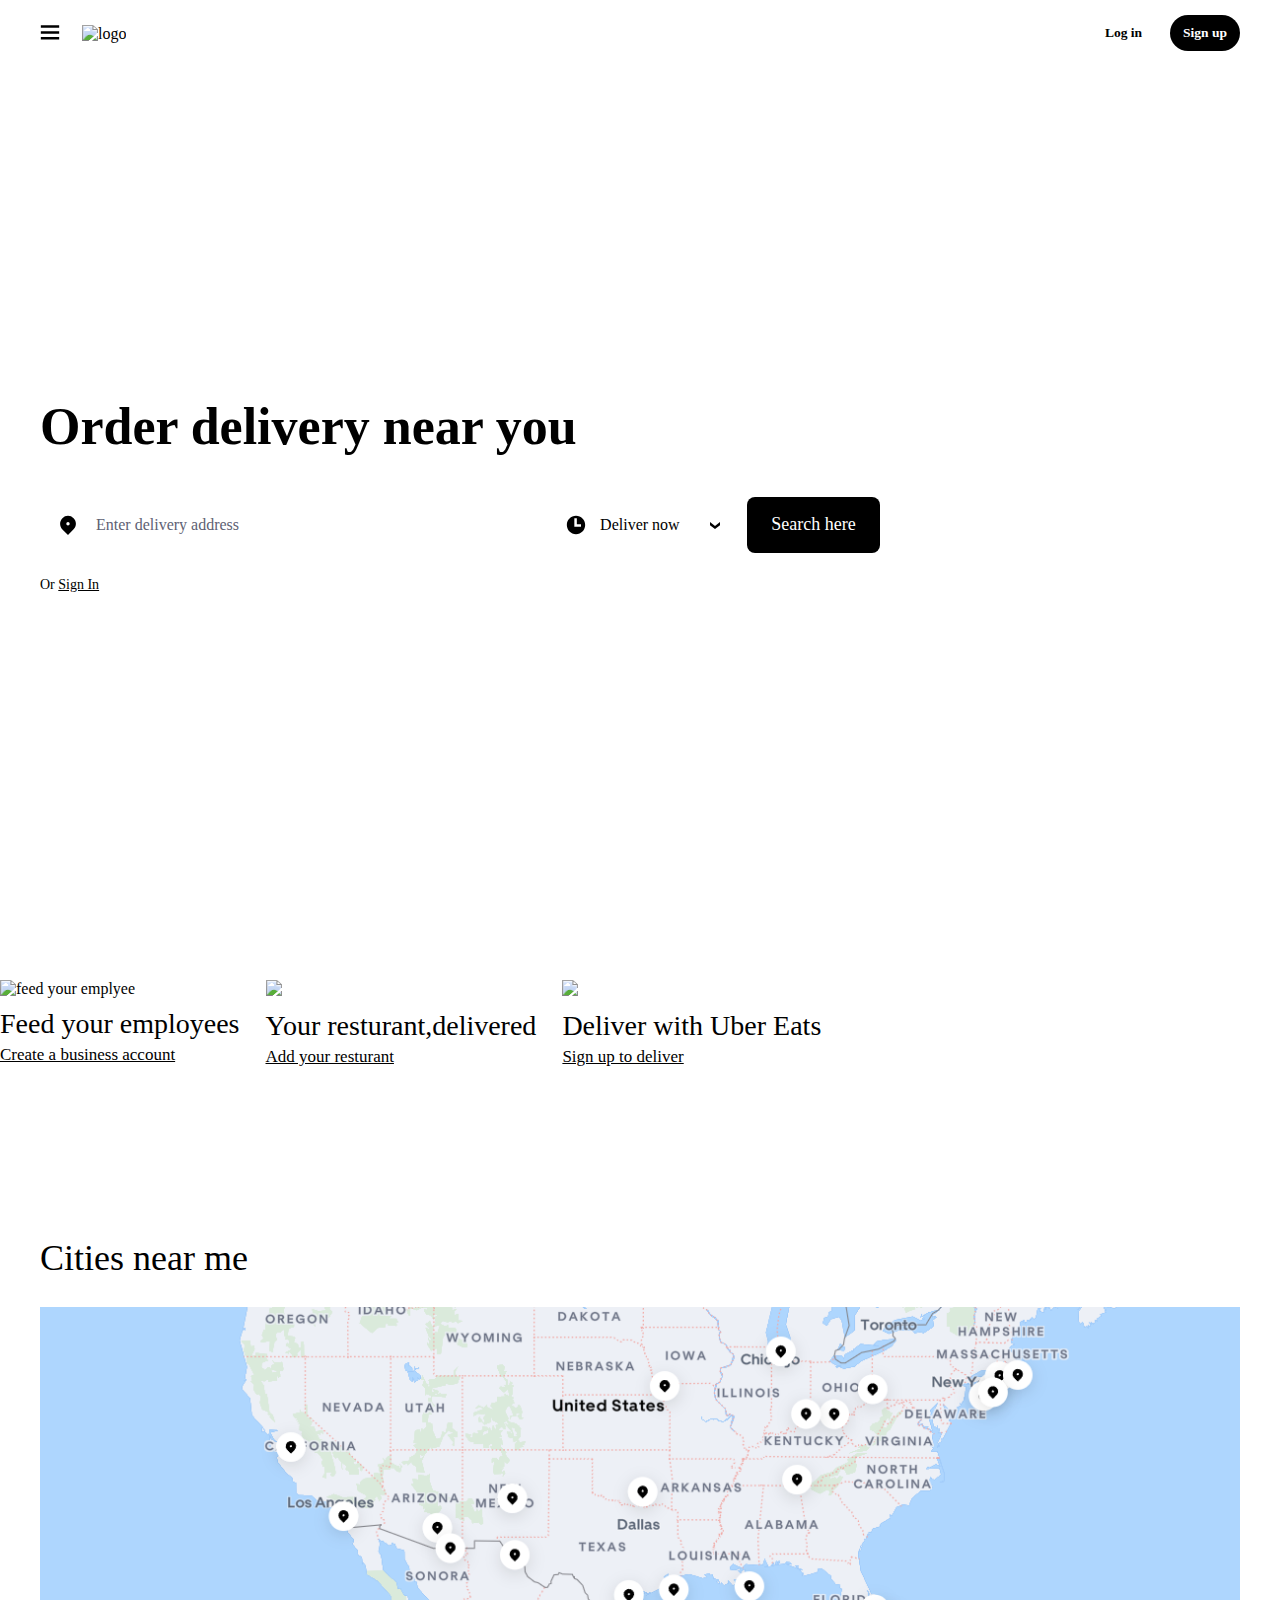
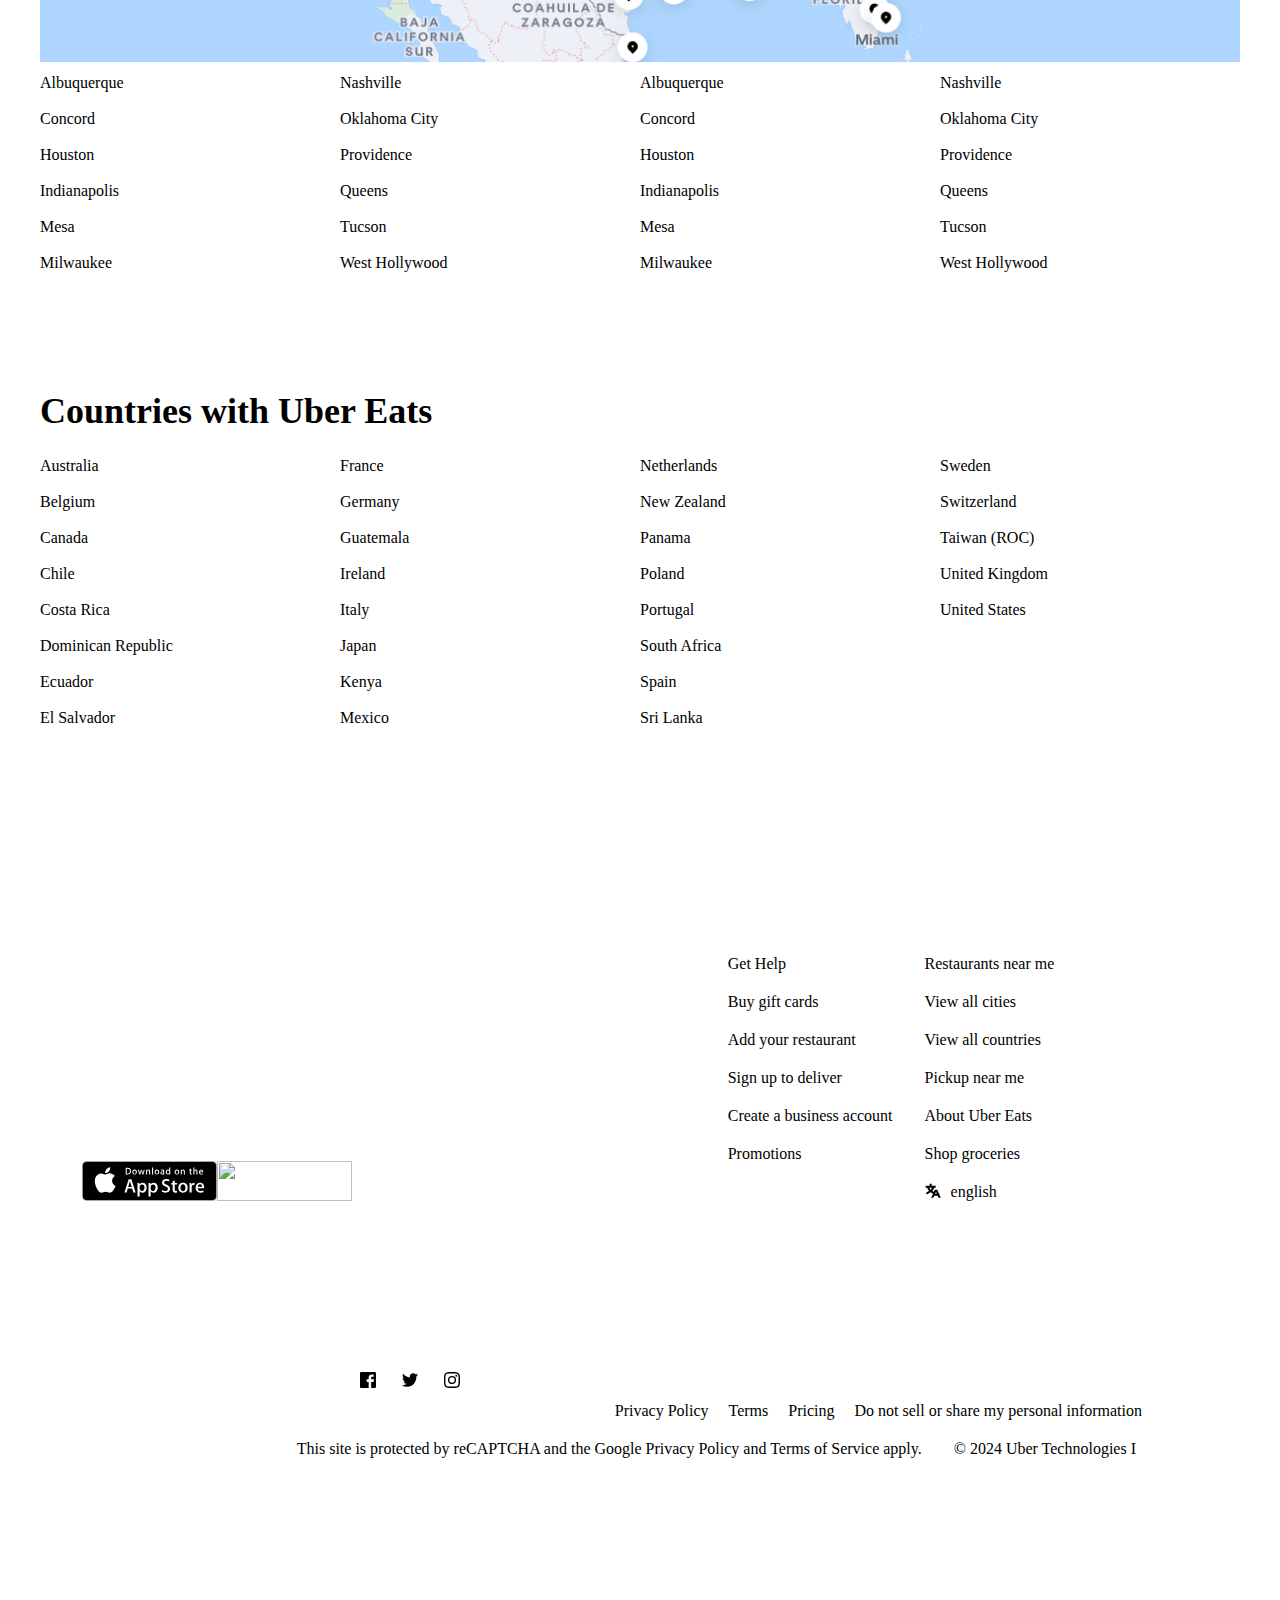
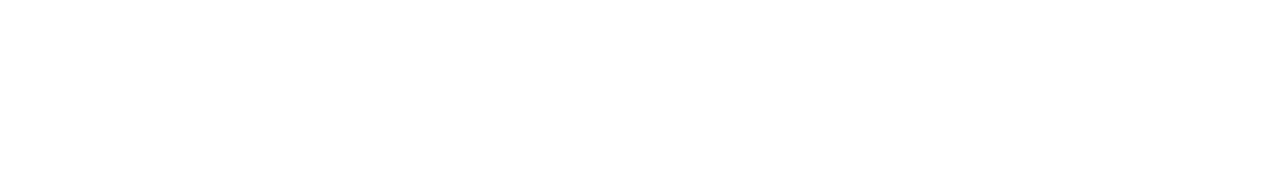
==== index.html @ 31a57ea9 "haha" ====
<!DOCTYPE html>
<html lang="en">
  <head>
    <meta charset="UTF-8" />
    <meta name="viewport" content="width=device-width, initial-scale=1.0" />
    <title>Uber Eats Clone</title>
    <link rel="stylesheet" href="styles.css" />
  </head>
  <body>
    <div id="home">
      <header class="navbar">
        <div class="part1">
          <div class="icon">
            <svg
              xmlns="http://www.w3.org/2000/svg"
              width="20"
              height="20"
              viewBox="0 0 24 24"
              fill="none"
            >
              <path
                fill-rule="evenodd"
                clip-rule="evenodd"
                d="M23 4H1v3h22V4Zm0 7H1v3h22v-3ZM1 18h22v3H1v-3Z"
                fill="currentColor"
              ></path>
            </svg>
          </div>
          <div class="logo">
            <img
              src="https://www.ubereats.com/_static/97c43f8974e6c876.svg"
              alt="logo"
            />
          </div>
        </div>
        <div class="space"></div>
        <!-- part-2 -->
          <button class="login-btn">Log in</button>
          <button class="userIcon">
            <svg xmlns:xlink="http://www.w3.org/1999/xlink" xmlns="http://www.w3.org/2000/svg" aria-hidden="true" focusable="false" viewBox="0 0 26 26" class="dx dl dy dz" width="16" height="26"><path fill-rule="evenodd" clip-rule="evenodd" d="M18.958 7.042a5.958 5.958 0 11-11.916 0 5.958 5.958 0 0111.916 0zM3.25 21.667c0-3.575 2.925-6.5 6.5-6.5h6.5c3.575 0 6.5 2.925 6.5 6.5v3.25H3.25v-3.25z"></path></svg>
          </button>
          <button class="signup-btn">Sign up</button>
       
      </header>
      <main>
        <div class="orderDelivery">
          <h1>Order delivery near you</h1>
          <div class="delivery-options">
            <div class="delivery-address">
              <div class="location-icon">
                <svg
                  xmlns="http://www.w3.org/2000/svg"
                  viewBox="0 0 24 24"
                  width="24"
                  height="24"
                >
                  <path
                    d="M17.583 5.166a7.896 7.896 0 00-11.166 0c-3.084 3.083-3.084 8.167 0 11.25L12 21.999l5.583-5.666c3.084-3 3.084-8.084 0-11.167zM12 12.416c-.917 0-1.667-.75-1.667-1.667 0-.916.75-1.666 1.667-1.666s1.667.75 1.667 1.666c0 .917-.75 1.667-1.667 1.667z"
                  ></path>
                </svg>
              </div>
              <div class="location-text">Enter delivery address</div>
            </div>
            <div class="delivery-now">
              <div class="delivery-icon">
                <svg
                  xmlns="http://www.w3.org/2000/svg"
                  viewBox="0 0 24 24"
                  width="24"
                  height="24"
                >
                  <path
                    d="M12 2.83398C6.91671 2.83398 2.83337 6.91732 2.83337 12.0007C2.83337 17.084 6.91671 21.1673 12 21.1673C17.0834 21.1673 21.1667 17.084 21.1667 12.0007C21.1667 6.91732 17.0834 2.83398 12 2.83398ZM17 13.6673H10.3334V5.33398H12.8334V11.1673H17V13.6673Z"
                    fill="#000000"
                  ></path>
                </svg>
              </div>
              <div class="delivery-text">Deliver now</div>
              <div class="delivery-select-icon">
                <svg
                  xmlns="http://www.w3.org/2000/svg"
                  viewBox="0 0 24 24"
                  width="24"
                  height="24"
                >
                  <path
                    d="M17 11.7494V14.916L12 11.0827L7 14.916V11.7494L12 7.91602L17 11.7494Z"
                    fill="#000000"
                    transform="rotate(180, 12, 12)"
                  ></path>
                </svg>
              </div>
            </div>
            <div class="search-here">Search here</div>
          </div>
          <div class="links">
            <p>Or</p>
            <a href="#" class="link">Sign In</a>
          </div>
        </div>
      </main>
    </div>
    <div class="spacer-1"></div>
    <div class="get-app">
      <div class="get-app-logo">
        <svg xmlns:xlink="http://www.w3.org/1999/xlink" xmlns="http://www.w3.org/2000/svg" viewBox="0 0 160.37 160.37" width="64.37" height="64.37"><g id="Layer_2" data-name="Layer 2"><g id="Squircles"><rect width="160.37" height="160.37" rx="31.59" style="fill:#142328"></rect><path d="M76.86 107.45a8.33 8.33 0 1 0-8.33 8.23 8.22 8.22 0 0 0 8.33-8.23M83.66 94v27h-6.93v-2.43a13.66 13.66 0 0 1-8.73 3.04 14.17 14.17 0 1 1 0-28.33 13.72 13.72 0 0 1 8.77 3.12V94Zm23 20.84h-5.21c-1.59 0-2.61-.69-2.61-2.12v-12.64h7.82V94h-7.79v-7.7h-7V94h-5.26v6.11h5.27v14.35c0 3.62 2.61 6.49 7.31 6.49h7.5Zm15.79 6.8c8 0 12.52-3.74 12.52-8.92 0-3.68-2.67-6.43-8.26-7.61l-5.91-1.19c-3.43-.62-4.51-1.25-4.51-2.49 0-1.63 1.65-2.63 4.7-2.63 3.3 0 5.72.88 6.42 3.87h6.93c-.39-5.61-4.52-9.36-12.91-9.36-7.24 0-12.33 2.94-12.33 8.61 0 3.93 2.8 6.49 8.84 7.74l6.61 1.5c2.6.5 3.3 1.18 3.3 2.24 0 1.69-2 2.75-5.15 2.75-4 0-6.29-.87-7.18-3.87h-7c1 5.62 5.28 9.36 13.92 9.36M25.38 84.43h26.13v6.23H32.44v8.93H51v6H32.44v9h19.07v6.24H25.38Z" style="fill:#06c167"></path><path d="M134.37 52.81v-4.9h-1.86A7.28 7.28 0 0 0 126 51.4v-3.28h-5.31v26.59h5.36V59.59c0-4.12 2.55-6.78 6.06-6.78ZM95.81 59a8.42 8.42 0 0 1 16.52 0Zm8.39-11.4a13.8 13.8 0 0 0-13.92 13.81c0 7.93 6.27 13.87 14.4 13.87a14.26 14.26 0 0 0 11.68-5.68l-3.88-2.82a9.36 9.36 0 0 1-7.8 3.92 9 9 0 0 1-9-7.56h22v-1.73c0-7.92-5.73-13.81-13.54-13.81M73.56 70.7a9.23 9.23 0 1 1 9.29-9.23 9.25 9.25 0 0 1-9.29 9.23M59 74.71h5.31v-3.34a13.66 13.66 0 0 0 9.67 4 13.9 13.9 0 1 0 0-27.79 13.55 13.55 0 0 0-9.62 4V38.21H59Zm-18.9-4.28c5.15 0 9.13-3.91 9.13-9.69V38.21h5.58v36.5h-5.53v-3.39a13.54 13.54 0 0 1-9.82 4c-8 0-14.08-5.69-14.08-14.29V38.21H31v22.53c0 5.89 3.93 9.69 9.14 9.69" style="fill:#f6f0ea"></path></g></g></svg>
      </div>
      <div class="space-getapp"></div>
      <h2 class="get-app-head">There's more to love in the Android app</h2>
    </div>
    <div class="get-app-button">
      <div class="get-app-button-logo">
        <svg xmlns:xlink="http://www.w3.org/1999/xlink" xmlns="http://www.w3.org/2000/svg" aria-hidden="true" focusable="false" viewBox="0 0 24 24" class="dx dl dy dz" width="18" height="18"><g><path fill-rule="evenodd" clip-rule="evenodd" d="M15.297 3.415l-.233.343c1.77.804 2.97 2.326 2.97 4.069H6.341c0-1.743 1.199-3.265 2.97-4.069l-.234-.343-.233-.338-.52-.761a.2.2 0 01.058-.282.214.214 0 01.29.057l.793 1.157.238.348a7.035 7.035 0 012.484-.444c.888 0 1.729.16 2.484.444l1.032-1.505a.21.21 0 01.288-.057.198.198 0 01.059.282l-.52.76-.234.339zm-1.23 2.176c0 .337.28.61.626.61a.618.618 0 00.627-.61.617.617 0 00-.627-.61.617.617 0 00-.627.61zm-4.385.61a.618.618 0 01-.627-.61c0-.338.28-.61.627-.61.346 0 .627.272.627.61 0 .337-.28.61-.627.61z"></path><path d="M6.342 8.639h11.692v8.942c0 .71-.592 1.288-1.322 1.288h-.956c.033.107.052.22.052.338v2.574c0 .673-.562 1.22-1.254 1.22s-1.253-.547-1.253-1.22v-2.574c0-.119.018-.23.05-.338h-2.327c.032.107.051.22.051.338v2.574c0 .673-.562 1.22-1.253 1.22-.692 0-1.254-.547-1.254-1.22v-2.574c0-.119.018-.23.05-.338h-.953c-.73 0-1.323-.578-1.323-1.288V8.639zm-2.089 0C3.561 8.639 3 9.185 3 9.858v5.216c0 .673.56 1.22 1.253 1.22.692 0 1.253-.547 1.253-1.22V9.858c0-.673-.561-1.219-1.253-1.219zM18.87 9.858c0-.673.56-1.219 1.253-1.219.691 0 1.252.546 1.252 1.219v5.216c0 .673-.56 1.22-1.252 1.22-.693 0-1.254-.547-1.254-1.22V9.858z"></path></g></svg>
      </div>
      <p class="get-app-button-text">Get the app</p>
    </div>
    <div class="image-flex">
    <div class="image-flex-1">
      <img src="https://www.ubereats.com/_static/88d55f7112efe55f.webp" alt="feed your emplyee" class="feed-your-employee-img">
      <p class="feed-your-employee-head">Feed your employees</p>
      <p class="create-account">Create a business account</p>
    </div>
    <div class="image-flex-spacer"></div>
    <div class="image-flex-2">
      <img src="https://www.ubereats.com/_static/711d51ca1b458931.webp" class="your-resturant-img">
      <p class="your-resturan-head">Your resturant,delivered</p>
      <p class="add-reasturant">Add your resturant</p>
    </div>
    <div class="image-flex-spacer"></div>
      <div class="image-flex-3">
        <img src="	https://www.ubereats.com/_static/16522a701585873b.webp" class="deliver-with-uber-img">
      <p  class="deliver-with-uber-head">Deliver with Uber Eats</p>
      <p class="sign-up-to-deliver">Sign up to deliver</p>
    </div>
      </div>
      <div class="spacer-1"></div>
      <div class="spacer-1"></div>
      <div class="cities-flex">
      <!-- <div class="cities-near-me"> -->
        <div class="cities-near-me-head">Cities near me</div>
        <div class="map-image"></div>
      <ul class="country-grid">
        <li>Albuquerque</li>
        <li></li>
        <li>Concord</li>
        <li></li>
        <li>Houston</li>
        <li></li>
        <li>Indianapolis</li>
        <li></li>
        <li>Mesa</li>
        <li></li>
        <li>Milwaukee</li>
        <li></li>
        <li>Nashville</li>
        <li></li>
        <li>Oklahoma City</li>
        <li></li>
        <li>Providence</li>
        <li></li>
        <li>Queens</li>
        <li></li>
        <li>Tucson</li>
        <li></li>
        <li>West Hollywood</li>
        <li></li>
        <li>Albuquerque</li>
        <li></li>
        <li>Concord</li>
        <li></li>
        <li>Houston</li>
        <li></li>
        <li>Indianapolis</li>
        <li></li>
        <li>Mesa</li>
        <li></li>
        <li>Milwaukee</li>
        <li></li>
        <li>Nashville</li>
        <li></li>
        <li>Oklahoma City</li>
        <li></li>
        <li>Providence</li>
        <li></li>
        <li>Queens</li>
        <li></li>
        <li>Tucson</li>
        <li></li>
        <li>West Hollywood</li>
      </ul>
     
      <a href="#" class="view-all-cities">View all 500+cities</a>
    </div>
    </div>
    <div class="spacer-1"></div>
    <div class="countries-with-uberEats">
      <h1 class="cities-near-me-head">Countries with Uber Eats</h1>
      <ul class="countries-with-uberEats-grid">
        <li>Australia</li>
        <li></li>
        <li>Belgium</li>
        <li></li>
        <li>Canada</li>
        <li></li>
        <li>Chile</li>
        <li></li>
        <li>Costa Rica</li>
        <li></li>
        <li>Dominican Republic</li>
        <li></li>
        <li>Ecuador</li>
        <li></li>
        <li>El Salvador</li>
        <i></i>
        <li>France</li>
        <li></li>
        <li>Germany</li>
        <li></li>
        <li>Guatemala</li>
        <li></li>
        <li>Ireland</li>
        <li></li>
        <li>Italy</li>
        <li></li>
        <li>Japan</li>
        <li></li>
        <li>Kenya</li>
        <li></li>
        <li>Mexico</li>
        <li></li>
        <li>Netherlands</li>
        <li></li>
        <li>New Zealand</li>
        <li></li>
        <li>Panama</li>
        <li></li>
        <li>Poland</li>
        <li></li>
        <li>Portugal</li>
        <li></li>
        <li>South Africa</li>
        <li></li>
        <li>Spain</li>
        <li></li>
        <li>Sri Lanka</li>
        <li></li>
        <li>Sweden</li>
        <li></li>
        <li>Switzerland</li>
        <li></li>
        <li>Taiwan (ROC)</li>
        <li></li>
        <li>United Kingdom</li>
        <li></li>
        <li>United States</li>
      </ul>
      <a href="#" class="view-all-cities">View all cities</a>
    </div>
    <footer>
      <div class="final-flex">
      <div>
      <img class="footer-logo" src="https://www.ubereats.com/_static/97c43f8974e6c876.svg" alt="">
      <div class="appstore-logos">
        <div class="appstore">
          <svg xmlns:xlink="http://www.w3.org/1999/xlink" xmlns="http://www.w3.org/2000/svg" version="1.1" id="US_UK_Download_on_the" x="0" y="0" width="135" height="40" xml:space="preserve"><path fill="#A6A6A6" d="M130.197 40H4.729A4.74 4.74 0 0 1 0 35.267V4.726A4.733 4.733 0 0 1 4.729 0h125.468C132.803 0 135 2.12 135 4.726v30.541c0 2.605-2.197 4.733-4.803 4.733z"></path><path d="M134.032 35.268a3.83 3.83 0 0 1-3.834 3.83H4.729a3.835 3.835 0 0 1-3.839-3.83V4.725A3.84 3.84 0 0 1 4.729.89h125.468a3.834 3.834 0 0 1 3.834 3.835l.001 30.543z"></path><path d="M30.128 19.784c-.029-3.223 2.639-4.791 2.761-4.864-1.511-2.203-3.853-2.504-4.676-2.528-1.967-.207-3.875 1.177-4.877 1.177-1.022 0-2.565-1.157-4.228-1.123-2.14.033-4.142 1.272-5.24 3.196-2.266 3.923-.576 9.688 1.595 12.859 1.086 1.553 2.355 3.287 4.016 3.226 1.625-.067 2.232-1.036 4.193-1.036 1.943 0 2.513 1.036 4.207.997 1.744-.028 2.842-1.56 3.89-3.127 1.255-1.78 1.759-3.533 1.779-3.623-.041-.014-3.387-1.291-3.42-5.154zm-3.2-9.478c.874-1.093 1.472-2.58 1.306-4.089-1.265.056-2.847.875-3.758 1.944-.806.942-1.526 2.486-1.34 3.938 1.421.106 2.88-.717 3.792-1.793zm26.717 21.198h-2.271l-1.244-3.909h-4.324l-1.185 3.909H42.41l4.284-13.308h2.646l4.305 13.308zm-3.89-5.549L48.63 22.48c-.119-.355-.342-1.191-.671-2.507h-.04a96.75 96.75 0 0 1-.632 2.507l-1.105 3.475h3.573zm14.907.633c0 1.632-.441 2.922-1.323 3.869-.79.843-1.771 1.264-2.942 1.264-1.264 0-2.172-.454-2.725-1.362h-.04v5.055H55.5V25.067c0-1.026-.027-2.079-.079-3.159h1.875l.119 1.521h.04c.711-1.146 1.79-1.718 3.238-1.718 1.132 0 2.077.447 2.833 1.342.758.896 1.136 2.074 1.136 3.535zm-2.172.078c0-.934-.21-1.704-.632-2.31-.461-.632-1.08-.948-1.856-.948-.526 0-1.004.176-1.431.523-.428.35-.708.807-.839 1.373-.066.264-.099.48-.099.65v1.6c0 .698.214 1.287.642 1.768s.984.721 1.668.721c.803 0 1.428-.31 1.875-.928.448-.619.672-1.435.672-2.449zm13.209-.078c0 1.632-.441 2.922-1.324 3.869-.789.843-1.77 1.264-2.941 1.264-1.264 0-2.172-.454-2.724-1.362h-.04v5.055h-2.132V25.067c0-1.026-.027-2.079-.079-3.159h1.875l.119 1.521h.04c.71-1.146 1.789-1.718 3.238-1.718 1.131 0 2.076.447 2.834 1.342.755.896 1.134 2.074 1.134 3.535zm-2.172.078c0-.934-.211-1.704-.633-2.31-.461-.632-1.078-.948-1.855-.948a2.22 2.22 0 0 0-1.432.523c-.428.35-.707.807-.838 1.373-.065.264-.099.48-.099.65v1.6c0 .698.214 1.287.64 1.768.428.48.984.721 1.67.721.803 0 1.428-.31 1.875-.928.448-.619.672-1.435.672-2.449zm14.512 1.106c0 1.132-.393 2.053-1.182 2.764-.867.777-2.074 1.165-3.625 1.165-1.432 0-2.58-.276-3.449-.829l.494-1.777c.936.566 1.963.85 3.082.85.803 0 1.428-.182 1.877-.544.447-.362.67-.848.67-1.454 0-.54-.184-.995-.553-1.364-.367-.369-.98-.712-1.836-1.029-2.33-.869-3.494-2.142-3.494-3.816 0-1.094.408-1.991 1.225-2.689.814-.699 1.9-1.048 3.258-1.048 1.211 0 2.217.211 3.02.632l-.533 1.738c-.75-.408-1.598-.612-2.547-.612-.75 0-1.336.185-1.756.553a1.58 1.58 0 0 0-.533 1.205c0 .526.203.961.611 1.303.355.316 1 .658 1.936 1.027 1.145.461 1.986 1 2.527 1.618.539.616.808 1.387.808 2.307zm7.049-4.264h-2.35v4.659c0 1.185.414 1.777 1.244 1.777.381 0 .697-.033.947-.099l.059 1.619c-.42.157-.973.236-1.658.236-.842 0-1.5-.257-1.975-.77-.473-.514-.711-1.376-.711-2.587v-4.837h-1.4v-1.6h1.4v-1.757l2.094-.632v2.389h2.35v1.602zm10.603 3.119c0 1.475-.422 2.686-1.264 3.633-.883.975-2.055 1.461-3.516 1.461-1.408 0-2.529-.467-3.365-1.401s-1.254-2.113-1.254-3.534c0-1.487.43-2.705 1.293-3.652.861-.948 2.023-1.422 3.484-1.422 1.408 0 2.541.467 3.396 1.402.818.907 1.226 2.078 1.226 3.513zm-2.212.069c0-.885-.189-1.644-.572-2.277-.447-.766-1.086-1.148-1.914-1.148-.857 0-1.508.383-1.955 1.148-.383.634-.572 1.405-.572 2.317 0 .885.189 1.644.572 2.276.461.766 1.105 1.148 1.936 1.148.814 0 1.453-.39 1.914-1.168.393-.645.591-1.412.591-2.296zm9.142-2.913a3.702 3.702 0 0 0-.672-.059c-.75 0-1.33.283-1.738.85-.355.5-.533 1.132-.533 1.895v5.035h-2.131l.02-6.574c0-1.106-.027-2.113-.08-3.021h1.857l.078 1.836h.059c.225-.631.58-1.139 1.066-1.52a2.578 2.578 0 0 1 1.541-.514c.197 0 .375.014.533.039v2.033zm9.535 2.469a5 5 0 0 1-.078.967h-6.396c.025.948.334 1.673.928 2.173.539.447 1.236.671 2.092.671.947 0 1.811-.151 2.588-.454l.334 1.48c-.908.396-1.98.593-3.217.593-1.488 0-2.656-.438-3.506-1.313-.848-.875-1.273-2.05-1.273-3.524 0-1.447.395-2.652 1.186-3.613.828-1.026 1.947-1.539 3.355-1.539 1.383 0 2.43.513 3.141 1.539.563.815.846 1.823.846 3.02zm-2.033-.553c.014-.632-.125-1.178-.414-1.639-.369-.593-.936-.889-1.699-.889-.697 0-1.264.289-1.697.869-.355.461-.566 1.014-.631 1.658h4.441zM49.05 10.009c0 1.177-.353 2.063-1.058 2.658-.653.549-1.581.824-2.783.824-.596 0-1.106-.026-1.533-.078V6.982c.557-.09 1.157-.136 1.805-.136 1.145 0 2.008.249 2.59.747.652.563.979 1.368.979 2.416zm-1.105.029c0-.763-.202-1.348-.606-1.756-.404-.407-.994-.611-1.771-.611-.33 0-.611.022-.844.068v4.889c.129.02.365.029.708.029.802 0 1.421-.223 1.857-.669s.656-1.096.656-1.95zm6.964.999c0 .725-.207 1.319-.621 1.785-.434.479-1.009.718-1.727.718-.692 0-1.243-.229-1.654-.689-.41-.459-.615-1.038-.615-1.736 0-.73.211-1.329.635-1.794s.994-.698 1.712-.698c.692 0 1.248.229 1.669.688.4.446.601 1.022.601 1.726zm-1.087.034c0-.435-.094-.808-.281-1.119-.22-.376-.533-.564-.94-.564-.421 0-.741.188-.961.564-.188.311-.281.69-.281 1.138 0 .435.094.808.281 1.119.227.376.543.564.951.564.4 0 .714-.191.94-.574.194-.317.291-.693.291-1.128zm8.943-2.352-1.475 4.714h-.96l-.611-2.047a15.32 15.32 0 0 1-.379-1.523h-.019a11.15 11.15 0 0 1-.379 1.523l-.649 2.047h-.971l-1.387-4.714h1.077l.533 2.241c.129.53.235 1.035.32 1.513h.019c.078-.394.207-.896.389-1.503l.669-2.25h.854l.641 2.202c.155.537.281 1.054.378 1.552h.029c.071-.485.178-1.002.32-1.552l.572-2.202h1.029zm5.433 4.714H67.15v-2.7c0-.832-.316-1.248-.95-1.248a.946.946 0 0 0-.757.343 1.217 1.217 0 0 0-.291.808v2.796h-1.048v-3.366c0-.414-.013-.863-.038-1.349h.921l.049.737h.029c.122-.229.304-.418.543-.569.284-.176.602-.265.95-.265.44 0 .806.142 1.097.427.362.349.543.87.543 1.562v2.824zm2.89 0h-1.047V6.556h1.047v6.877zm6.17-2.396c0 .725-.207 1.319-.621 1.785-.434.479-1.01.718-1.727.718-.693 0-1.244-.229-1.654-.689-.41-.459-.615-1.038-.615-1.736 0-.73.211-1.329.635-1.794s.994-.698 1.711-.698c.693 0 1.248.229 1.67.688.4.446.601 1.022.601 1.726zm-1.088.034c0-.435-.094-.808-.281-1.119-.219-.376-.533-.564-.939-.564-.422 0-.742.188-.961.564-.188.311-.281.69-.281 1.138 0 .435.094.808.281 1.119.227.376.543.564.951.564.4 0 .713-.191.939-.574.195-.317.291-.693.291-1.128zm6.16 2.362h-.941l-.078-.543h-.029c-.322.433-.781.65-1.377.65-.445 0-.805-.143-1.076-.427a1.339 1.339 0 0 1-.369-.96c0-.576.24-1.015.723-1.319.482-.304 1.16-.453 2.033-.446V10.3c0-.621-.326-.931-.979-.931-.465 0-.875.117-1.229.349l-.213-.688c.438-.271.979-.407 1.617-.407 1.232 0 1.85.65 1.85 1.95v1.736c0 .471.023.846.068 1.124zm-1.088-1.62v-.727c-1.156-.02-1.734.297-1.734.95 0 .246.066.43.201.553a.733.733 0 0 0 .512.184c.23 0 .445-.073.641-.218a.893.893 0 0 0 .38-.742zm7.043 1.62h-.93l-.049-.757h-.029c-.297.576-.803.864-1.514.864-.568 0-1.041-.223-1.416-.669s-.562-1.025-.562-1.736c0-.763.203-1.381.611-1.853.395-.44.879-.66 1.455-.66.633 0 1.076.213 1.328.64h.02V6.556h1.049v5.607c0 .459.012.882.037 1.27zm-1.086-1.988v-.786a1.194 1.194 0 0 0-.408-.965 1.03 1.03 0 0 0-.701-.257c-.391 0-.697.155-.922.466-.223.311-.336.708-.336 1.193 0 .466.107.844.322 1.135.227.31.533.465.916.465.344 0 .619-.129.828-.388.202-.239.301-.527.301-.863zm10.049-.408c0 .725-.207 1.319-.621 1.785-.434.479-1.008.718-1.727.718-.691 0-1.242-.229-1.654-.689-.41-.459-.615-1.038-.615-1.736 0-.73.211-1.329.635-1.794s.994-.698 1.713-.698c.691 0 1.248.229 1.668.688.4.446.601 1.022.601 1.726zm-1.086.034c0-.435-.094-.808-.281-1.119-.221-.376-.533-.564-.941-.564-.42 0-.74.188-.961.564-.188.311-.281.69-.281 1.138 0 .435.094.808.281 1.119.227.376.543.564.951.564.4 0 .715-.191.941-.574.193-.317.291-.693.291-1.128zm6.721 2.362h-1.047v-2.7c0-.832-.316-1.248-.951-1.248-.311 0-.562.114-.756.343s-.291.499-.291.808v2.796h-1.049v-3.366c0-.414-.012-.863-.037-1.349h.92l.049.737h.029a1.53 1.53 0 0 1 .543-.569c.285-.176.602-.265.951-.265.439 0 .805.142 1.096.427.363.349.543.87.543 1.562v2.824zm7.053-3.929h-1.154v2.29c0 .582.205.873.611.873.188 0 .344-.016.467-.049l.027.795c-.207.078-.479.117-.814.117-.414 0-.736-.126-.969-.378-.234-.252-.35-.676-.35-1.271V9.504h-.689v-.785h.689v-.864l1.027-.31v1.173h1.154v.786zm5.548 3.929h-1.049v-2.68c0-.845-.316-1.268-.949-1.268-.486 0-.818.245-1 .735a1.317 1.317 0 0 0-.049.377v2.835h-1.047V6.556h1.047v2.841h.02c.33-.517.803-.775 1.416-.775.434 0 .793.142 1.078.427.355.355.533.883.533 1.581v2.803zm5.723-2.58c0 .188-.014.346-.039.475h-3.143c.014.466.164.821.455 1.067.266.22.609.33 1.029.33.465 0 .889-.074 1.271-.223l.164.728c-.447.194-.973.291-1.582.291-.73 0-1.305-.215-1.721-.645-.418-.43-.625-1.007-.625-1.731 0-.711.193-1.303.582-1.775.406-.504.955-.756 1.648-.756.678 0 1.193.252 1.541.756.281.4.42.895.42 1.483zm-1-.271a1.411 1.411 0 0 0-.203-.805c-.182-.291-.459-.437-.834-.437a.995.995 0 0 0-.834.427 1.586 1.586 0 0 0-.311.815h2.182z" fill="#FFF"></path></svg>
        </div>
        <img src="https://www.ubereats.com/_static/163bdc9b0f1e7c9e.png" width="135" height="40" alt="">
      </div>
    </div>
    <div class="final-flex-spacer"></div>
      <div class="spacer-1"></div>
      <div class="mid-flex">
      <ul class="get-help-flex">
        <li>Get Help</li>
        <li>Buy gift cards</li>
        <li>Add your restaurant</li>
        <li>Sign up to deliver</li>
        <li>Create a business account</li>
        <li>Promotions</li>
      </ul>
      <div class="spacer-1"></div>
      <div class="spacer-1"></div>
      <ul class="resturant-near-me-flex">
        <li>Restaurants near me</li>
        <li>View all cities</li>
        <li>View all countries</li>
        <li>Pickup near me</li>
        <li> About Uber Eats</li>
        <li>Shop groceries</li>
        <li class="english">
          <div class="english-Icon">
            <svg xmlns:xlink="http://www.w3.org/1999/xlink" xmlns="http://www.w3.org/2000/svg" aria-label="Select a language" role="img" focusable="false" viewBox="0 0 16 15" class="dx dl dy dz" width="16" height="15"><path d="M12.267 6.667H9.733l-.933 2.2c-.467-.2-1-.534-1.533-.934.866-.866 1.6-2 2-3.266h1.4v-2h-4v-2h-2v2h-4v2h1.466c.4 1.266 1.134 2.4 1.934 3.266-1.4.934-2.734 1.467-2.734 1.467v2.133L2 11.267c.133-.067 1.867-.667 3.667-2 .8.6 1.666 1.066 2.333 1.4l-1.8 4h2.2l.867-2h3.466l.867 2h2.2zm-5.2-2a6.79 6.79 0 01-1.4 2c-.534-.6-1.067-1.267-1.4-2zm3.066 6L11 8.733l.867 1.934z"></path></svg>
          </div>
          english
        </li>
      </ul>
    </div>
  </div>
      <div class="spacer-1"></div>
      <div class="spacer-1"></div>
      <div class="social-media">
        <div class="facebook">
          <svg xmlns:xlink="http://www.w3.org/1999/xlink" xmlns="http://www.w3.org/2000/svg" aria-hidden="true" focusable="false" viewBox="0 0 16 16" class="dx dl dy dz" width="16" height="16"><path d="M14.667 0H1.333C.597 0 0 .597 0 1.333v13.334C0 15.403.597 16 1.333 16h7.334v-6h-2V7.333h2V5.61c0-2.067 1.262-3.192 3.106-3.192.883 0 1.642.066 1.863.095v2.16h-1.279c-1.002 0-1.196.477-1.196 1.176v1.485h2.96L13.454 10h-2.293v6h3.506c.736 0 1.333-.597 1.333-1.333V1.333C16 .597 15.403 0 14.667 0z"></path></svg>
        </div>
        <div class="twitter">
          <svg xmlns:xlink="http://www.w3.org/1999/xlink" xmlns="http://www.w3.org/2000/svg" aria-hidden="true" focusable="false" viewBox="0 0 14 12" class="dx dl dy dz" width="16" height="16"><path fill-rule="evenodd" clip-rule="evenodd" d="M13.973 1.429a5.556 5.556 0 01-1.649.476A3.02 3.02 0 0013.587.231c-.554.34-1.169.59-1.823.728A2.792 2.792 0 009.668 0c-1.585 0-2.87 1.356-2.87 3.025 0 .24.026.47.074.692-2.385-.12-4.5-1.328-5.916-3.154-.249.443-.388.96-.388 1.522 0 1.051.507 1.976 1.276 2.52a2.754 2.754 0 01-1.3-.378v.036c0 1.467.988 2.692 2.302 2.97a2.776 2.776 0 01-1.29.052c.368 1.202 1.426 2.077 2.685 2.102A5.566 5.566 0 010 10.641 7.856 7.856 0 004.407 12c5.282 0 8.168-4.611 8.168-8.604 0-.13 0-.259-.01-.388.56-.424 1.05-.959 1.435-1.567l-.027-.012z"></path></svg>
        </div>
        <div class="instagram">
          <svg xmlns:xlink="http://www.w3.org/1999/xlink" xmlns="http://www.w3.org/2000/svg" aria-hidden="true" focusable="false" viewBox="0 0 16 16" class="dx dl dy dz" width="16" height="16"><path fill-rule="evenodd" clip-rule="evenodd" d="M8 0C5.827 0 5.555.01 4.702.048 3.85.088 3.27.222 2.76.42a3.908 3.908 0 00-1.417.923c-.445.444-.72.89-.923 1.417-.198.51-.333 1.09-.372 1.942C.008 5.555 0 5.827 0 8s.01 2.445.048 3.298c.04.852.174 1.433.372 1.942.204.526.478.973.923 1.417.444.445.89.72 1.417.923.51.198 1.09.333 1.942.372.853.04 1.125.048 3.298.048s2.445-.01 3.298-.048c.852-.04 1.433-.174 1.942-.372a3.908 3.908 0 001.417-.923c.445-.444.72-.89.923-1.417.198-.51.333-1.09.372-1.942.04-.853.048-1.125.048-3.298s-.01-2.445-.048-3.298c-.04-.852-.174-1.433-.372-1.942a3.908 3.908 0 00-.923-1.417A3.886 3.886 0 0013.24.42c-.51-.198-1.09-.333-1.942-.372C10.445.008 10.173 0 8 0zm0 1.44c2.136 0 2.39.01 3.233.048.78.036 1.203.166 1.485.276.374.145.64.318.92.598.28.28.453.546.598.92.11.282.24.705.276 1.485.038.844.047 1.097.047 3.233s-.01 2.39-.05 3.233c-.04.78-.17 1.203-.28 1.485-.15.374-.32.64-.6.92-.28.28-.55.453-.92.598-.28.11-.71.24-1.49.276-.85.038-1.1.047-3.24.047s-2.39-.01-3.24-.05c-.78-.04-1.21-.17-1.49-.28a2.49 2.49 0 01-.92-.6c-.28-.28-.46-.55-.6-.92-.11-.28-.24-.71-.28-1.49-.03-.84-.04-1.1-.04-3.23s.01-2.39.04-3.24c.04-.78.17-1.21.28-1.49.14-.38.32-.64.6-.92.28-.28.54-.46.92-.6.28-.11.7-.24 1.48-.28.85-.03 1.1-.04 3.24-.04L8 1.44zm0 2.452a4.108 4.108 0 100 8.215 4.108 4.108 0 000-8.215zm0 6.775a2.667 2.667 0 110-5.334 2.667 2.667 0 010 5.334zm5.23-6.937a.96.96 0 11-1.92 0 .96.96 0 011.92 0z"></path></svg>
        </div>
      </div>
      <div class="spacer-1">
        <ul class="privacy-policy-flex">
          <li>Privacy Policy</li>
          <li>Terms</li>
          <li>Pricing</li>
          <li> Do not sell or share my personal information</li>
          </ul>
          <ul class="Uber-technologies">
          <li> This site is protected by reCAPTCHA and the Google Privacy Policy and Terms of Service apply.</li>
          <li>© 2024 Uber Technologies I</li>
        </ul>
      </div>
      <div class="spacer-1"></div>
      <div class="spacer-1"></div>
      <div class="spacer-1"></div>
      <div class="spacer-1"></div>
    </footer>
  </body>
</html>
---- styles.css ----
@font-face {
  font-family: font1;
  src: url(https://d3i4yxtzktqr9n.cloudfront.net/web-eats-v2/eee1724e2e5a8ebd.woff2);
}
@font-face {
  font-family: font2;
  src: url(https://d3i4yxtzktqr9n.cloudfront.net/web-eats-v2/276edd4275dda838.woff2);
}
@font-face {
  font-family: font3;
  src: url(https://d3i4yxtzktqr9n.cloudfront.net/web-eats-v2/14f73a3f74611002.woff2);
}
@font-face {
  font-family: font4;
  src: url(https://fonts.gstatic.com/s/roboto/v18/KFOmCnqEu92Fr1Mu4mxK.woff2);
}
* {
    margin: 0;
    padding: 0;
    box-sizing: border-box;
  }  
  .navbar {
    display: flex;
    align-items: center;
    padding: 6px 18px;
  }
  .space{
    flex: 1;
  }
  .part1 {
    display: flex;
    align-items: center;
    align-items: center;
  }
  
  
  .logo img {
    padding-top: 1px;
    margin-left: 18px;
    width: 89px;
    object-fit: cover;
  }
  .userIcon{
    margin-right: 0px;
    border-radius: 50px;
    padding:5px 10px;
    border: none;
    background: #fff;
}
.userIcon svg{
    width: 16px;
} 
  .login-btn,
  .signup-btn {
    margin-left: 10px;
    border-radius: 25px;
    padding: 10px 13px;
    border: none;
    font-size: 13.5px;
    font-weight: bolder;
    font-family: font2;
  }
  .login-btn {
    visibility: hidden;
    color: #000;
    background: #fff;
  }
  
  .signup-btn {
    
    color: #fff;
    background: #000;
  }
  /* Oredr delivery part*/
  .orderDelivery {
    width: 90%;
    max-width: 450px;
    margin: 34px auto;
    padding-top: 19px;
    padding-left: 31px;
    padding-right: 32px;
    /* background: rgba(255, 255, 255, 0.9); */
    /* text-align: center; */
  }
  .orderDelivery h1 {
    font-weight: 700;
    font-family: font3;
    font-size:36px;
    width: 450px;
    margin-bottom: 24px;
  }
  
  .delivery-options {
    display: flex;
    flex-direction: column;
    gap: 8px;
  }
  
  .delivery-address,
  .delivery-now {
    display: flex;
    align-items: center;
    background: #fff;
    height: 56px;
    padding-left: 15px;
  }
  .delivery-address{
     margin-top: 9px;
  }
  .location-icon,
  .delivery-icon {
    margin-right: 0px;
    padding-left: 1px;
    padding-top: 3px;
  }
  
  .location-text,
  .delivery-text {
    flex: 1;
    color: #4b4b4b;
    font-size: 16px;
    margin-left: 12.1px;
    font-family: font2;
    padding-bottom: 2px;
  }
  .delivery-text {
    font-family: font1;
    color: #000;
  }
  .delivery-select-icon {
    display: flex;
    align-items: center;
    margin-right: 12px;
  }
  
  .search-here {
    margin-top: 8px;
    text-align: center;
    padding-top: 17px;
    padding-left: 0.5px;
    font-size: 18px;
    font-family: font1;
    background: #000;
    color: #fff;
    border-radius: 8px;
    cursor: pointer;
    width: 100%;
    height: 56px;
  }
  
  .links {
    display: flex;
    justify-content: left;
    align-items: left;
    margin-top: 24px;
    font-size: 14px;
    font-family: font1;
  }
  
  .links p {
    margin-right: 3.5px;
  }
  
  .links .link {
    color: #000;
  }
  
  #home {
    background-image: url(	https://www.ubereats.com/_static/d8ceaf24a3164759.webp);
    height: 100vh;
    background-size: cover;
    background-position: center;
    position: relative;
  }
  /*get-app section*/
.get-app{
  display: flex;
  align-items: center;
  margin-left: 15px;
}
.get-app-logo{
  height: 64px;
  width: 64px;
}
.space-getapp{
  width: 16px;
}
.get-app-head{
 font-family: font3;
}
.get-app-button{
  display: flex;
  margin: 20px 15px;
  height: 56px;
  border-radius: 10px;
  align-items: center;
  padding: 10px 20%;
  padding-left: 40%;
  overflow: hidden;
  padding-right: auto;
  background: #f8f4f4;
}
.get-app-button-logo{
 size: 18px;
}
.get-app-button-text{
  font-family: font1;
  font-size:18px ;
}
.image-flex{
  display: flex;
  flex-direction: column;
  padding:16px ;
}
.feed-your-employee-img
,.your-resturant-img,
.deliver-with-uber-img{
  width: 100%;
}
.feed-your-employee-head,
.your-resturan-head,
.deliver-with-uber-head{
  font-size: 27px;
  font-family: font3;
}
.create-account,
.add-reasturant,
.sign-up-to-deliver{
  font-size: 17px;
  text-decoration: underline;
  font-family: font1;
  margin-top: 5px;
}
.image-flex-spacer{
  height: 36px;
}
/*Map section*/
.spacer-1{
  margin: 0;
  padding: 0;
  height: 80px;
}
.cities-flex{
  display: flex;
  flex-direction: column;
  margin: 10px 40px;
}
/* .cities-near-me{
  display: flex;
  flex-direction: column;
} */
.cities-near-me-head{
  font-family: font3;
  font-size: 26px;
}
.map-image{
  background-image: url("map.png");
  margin-top: 10px;
  height:360px;
  width: 100%;
  background-size: cover;
  background-position: center;
  margin-bottom: 10px;
}
.country-grid{
  display: grid;
  grid-template-columns: repeat(2,1fr);
   grid-template-rows: repeat(12, 1fr);
  grid-auto-flow: column; 
  list-style: none;
}
.country-grid li:nth-child(n+25) {
  display: none;
}
.view-all-cities{
  font-size: 17px;
  color: #000;
  font-family: font1;
  margin-top: 5px;
}
.countries-with-uberEats-grid{
  margin-top: 25px;
  display: grid;
  grid-template-columns: repeat(2,1fr);
   grid-template-rows: repeat(30, 1fr);
  grid-auto-flow: column; 
  list-style: none;
}
.countries-with-uberEats{
  display: flex;
  flex-direction: column;
  margin: 10px 40px;
}
.appstore-logos{
  display: flex;
}
.get-help-flex,
.resturant-near-me-flex{
  display: flex;
  flex-direction: column;
  padding: 0;
  list-style: none;
  
}
.get-help-flex li,
.resturant-near-me-flex li {
  margin: 10px 16px;
}
.english{
  display: flex;
}
.english-Icon{
  margin-right: 10px;
}
.social-media{
  display: flex;
  width: 100px;
  justify-content: space-between;
}
.privacy-policy-flex,.Uber-technologies{
  /* display: flex; */
  /* flex-direction: column; */
  /* padding: 0; */
  list-style: none;
}
.privacy-policy-flex li,.Uber-technologies li{
  margin: 10px 16px;
}



  @media (min-width: 1024px) {
    #home {
      background-image: url(	https://www.ubereats.com/_static/c413f20400e04805.webp);
    }
    .navbar {
      justify-content: space-between;
      padding: 15px 40px;
    }
    .icon {
      margin-top: 2px;
    }
    .logo img {
      padding-top: 1px;
      margin-left: 22px;
      width: 89.4px;
      object-fit: cover;
    }
    .userIcon{
      padding: 0;
    }
    .userIcon svg{
      width: 0;
  }
  .login-btn{
    visibility: visible;
    margin-right: 13px;
  }
  .signup-btn{
    margin-left:2px;
  }
  /* #banner portion*/
    .orderDelivery {
      width: auto;
      max-width: none;
      /* padding: 50px; */
      text-align: left;
      background: transparent;
      position: center;
      margin-top: 312px;
     margin-left: 9px;
      /* transform: translateY(100%); */
    }
    .location-text{
      font-family: font1;
      margin-bottom: 1px;
     padding-left: 1px; 
     color:#5e6173;
   }
  
    .orderDelivery h1 {
      font-size: 52px;
      width: 1000px;
    }
  
    .delivery-options {
      flex-direction: row;
      align-items: center;
    }
    .delivery-address{
      width:500px;
      margin-top:17px;
    }
    .delivery-now{
      width: 191px;
      margin-top:16px;
    }
    .delivery-icon {
      padding-top: 4px;
    }
    
    .location-text,
    .delivery-text {
      padding-top: 2px;
    }
    .location-text{
      margin-left: 15px;
    }
    .search-here {
      width: auto;
      width: 133px;
      padding: 17px 16px;
      margin-right: 20px;
      margin-top: 16px;
    }
  
    .links {
      margin-top: 24px;
    }
    .link{
      padding-left: 0px;
    }
    /*Image flex portion*/
    .get-app,.get-app-button{
      height: 0;
      padding: 0;
      margin: 0;
      visibility: hidden;
    }
    .image-flex{
      padding: 0;
      flex-direction: row;
      padding-left: 0;
      padding-right: 24px;
      gap: 13px;
     }
    .feed-your-employee-img
    ,.your-resturant-img,
    .deliver-with-uber-img{
      width: 100%;
    }
    .feed-your-employee-head,
    .your-resturan-head,
    .deliver-with-uber-head{
      margin-top: 10px;
      font-size: 28px;
      font-family: font3;
    }
    .create-account,
    .add-reasturant,
    .sign-up-to-deliver{
      font-size: 17px;
      text-decoration: underline;
      font-family: font1;
      margin-top: 5px;
    }
    /*Map section*/
.map-image{
  margin-top: 25px;
  background-image: url("map1.png");
}
.cities-near-me-head{
  font-size: 36px;
}
.country-grid,
.countries-with-uberEats-grid{
  grid-template-columns: repeat(4,1fr); 
 
}
.view-all-cities{
 display: none;
}
.country-grid li:nth-child(n+25) {
  display: grid;
}
.countries-with-uberEats-grid{
  grid-template-rows: repeat(16, 1fr);
  grid-auto-flow: column; 
}
.final-flex{

  display: flex;
  margin-top: 200px;
  align-items: center;
  justify-content: center;
  margin-right: 10%; 
}
.mid-flex{
  display: flex;
}
.final-flex-spacer{
  width: 360px;
}
.appstore-logos{
  margin-top: 190px;
}
.social-media{
  margin-left: 360px;
}
.privacy-policy-flex,
.Uber-technologies{
  display: flex;
  flex-direction: row;
  margin-right: 10%;
  justify-content: right;
}
.privacy-policy-flex li{
  margin: 10px 10px;
}


  }
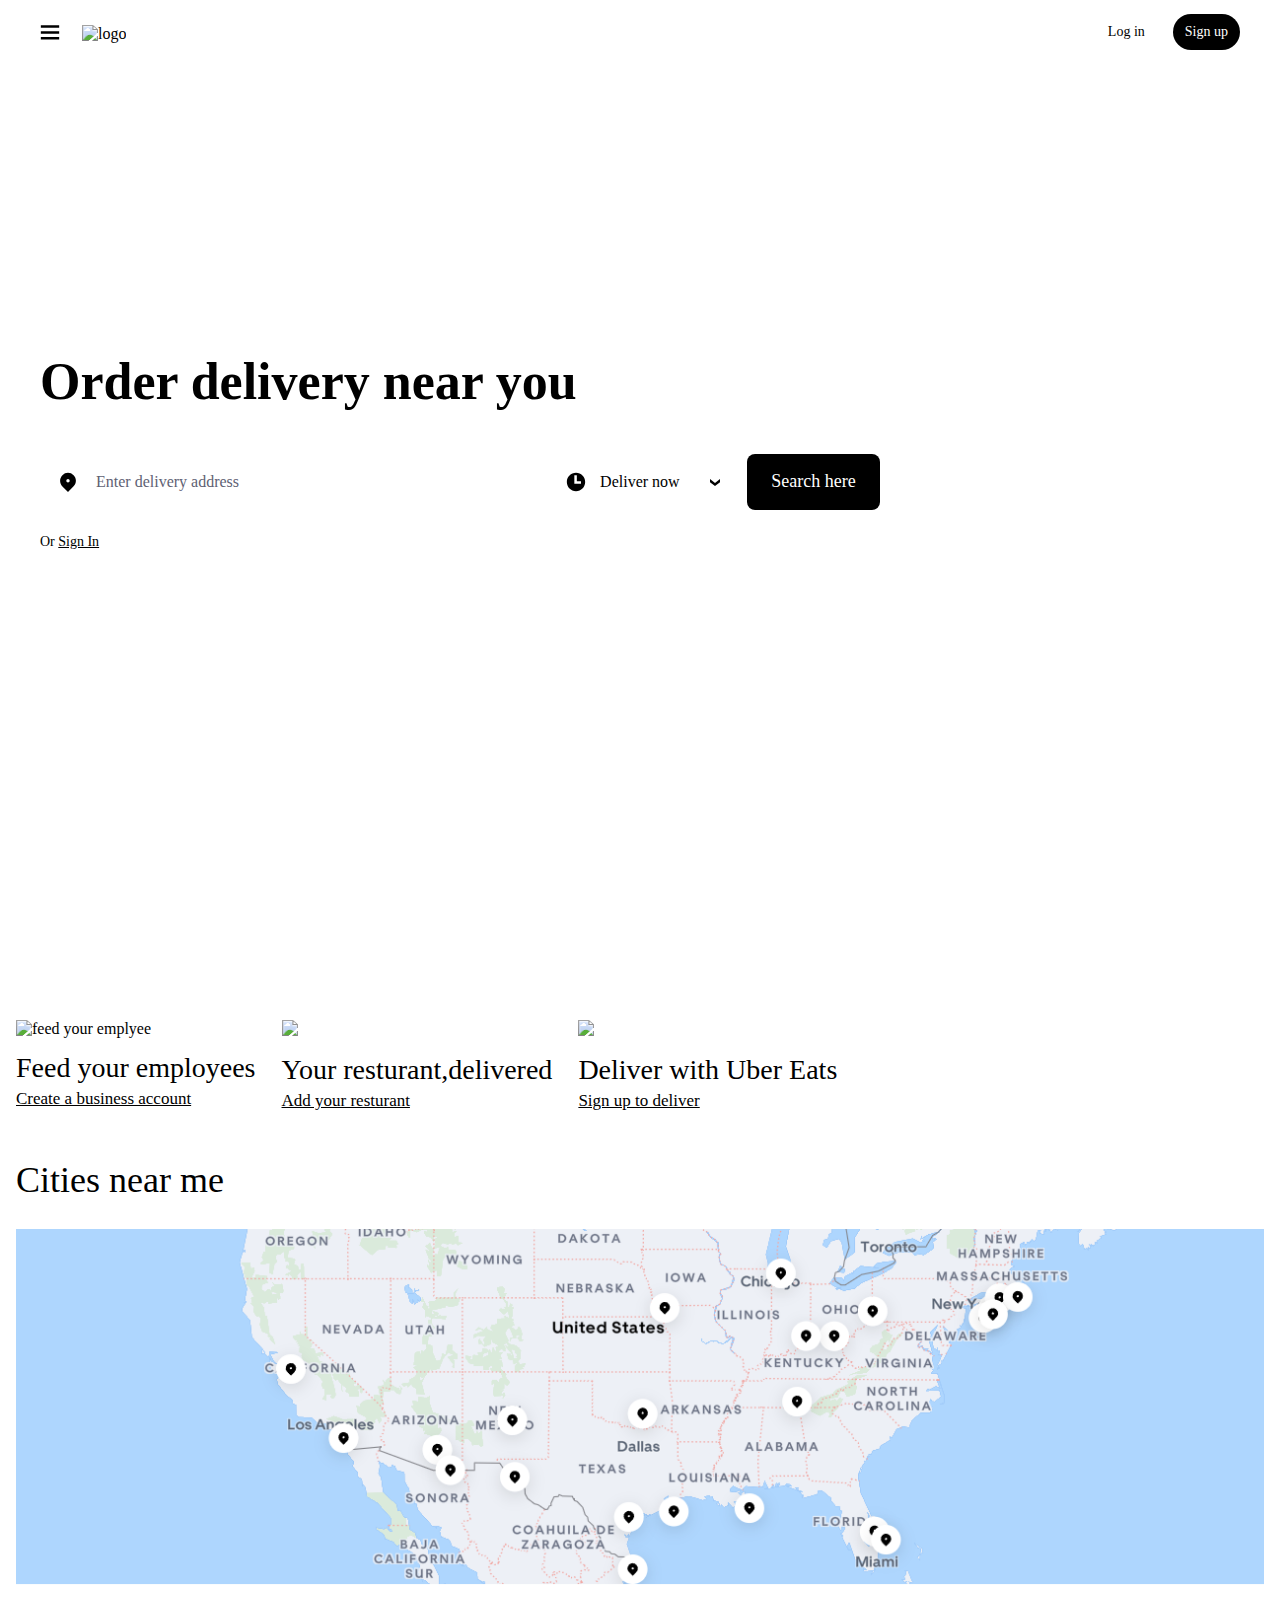
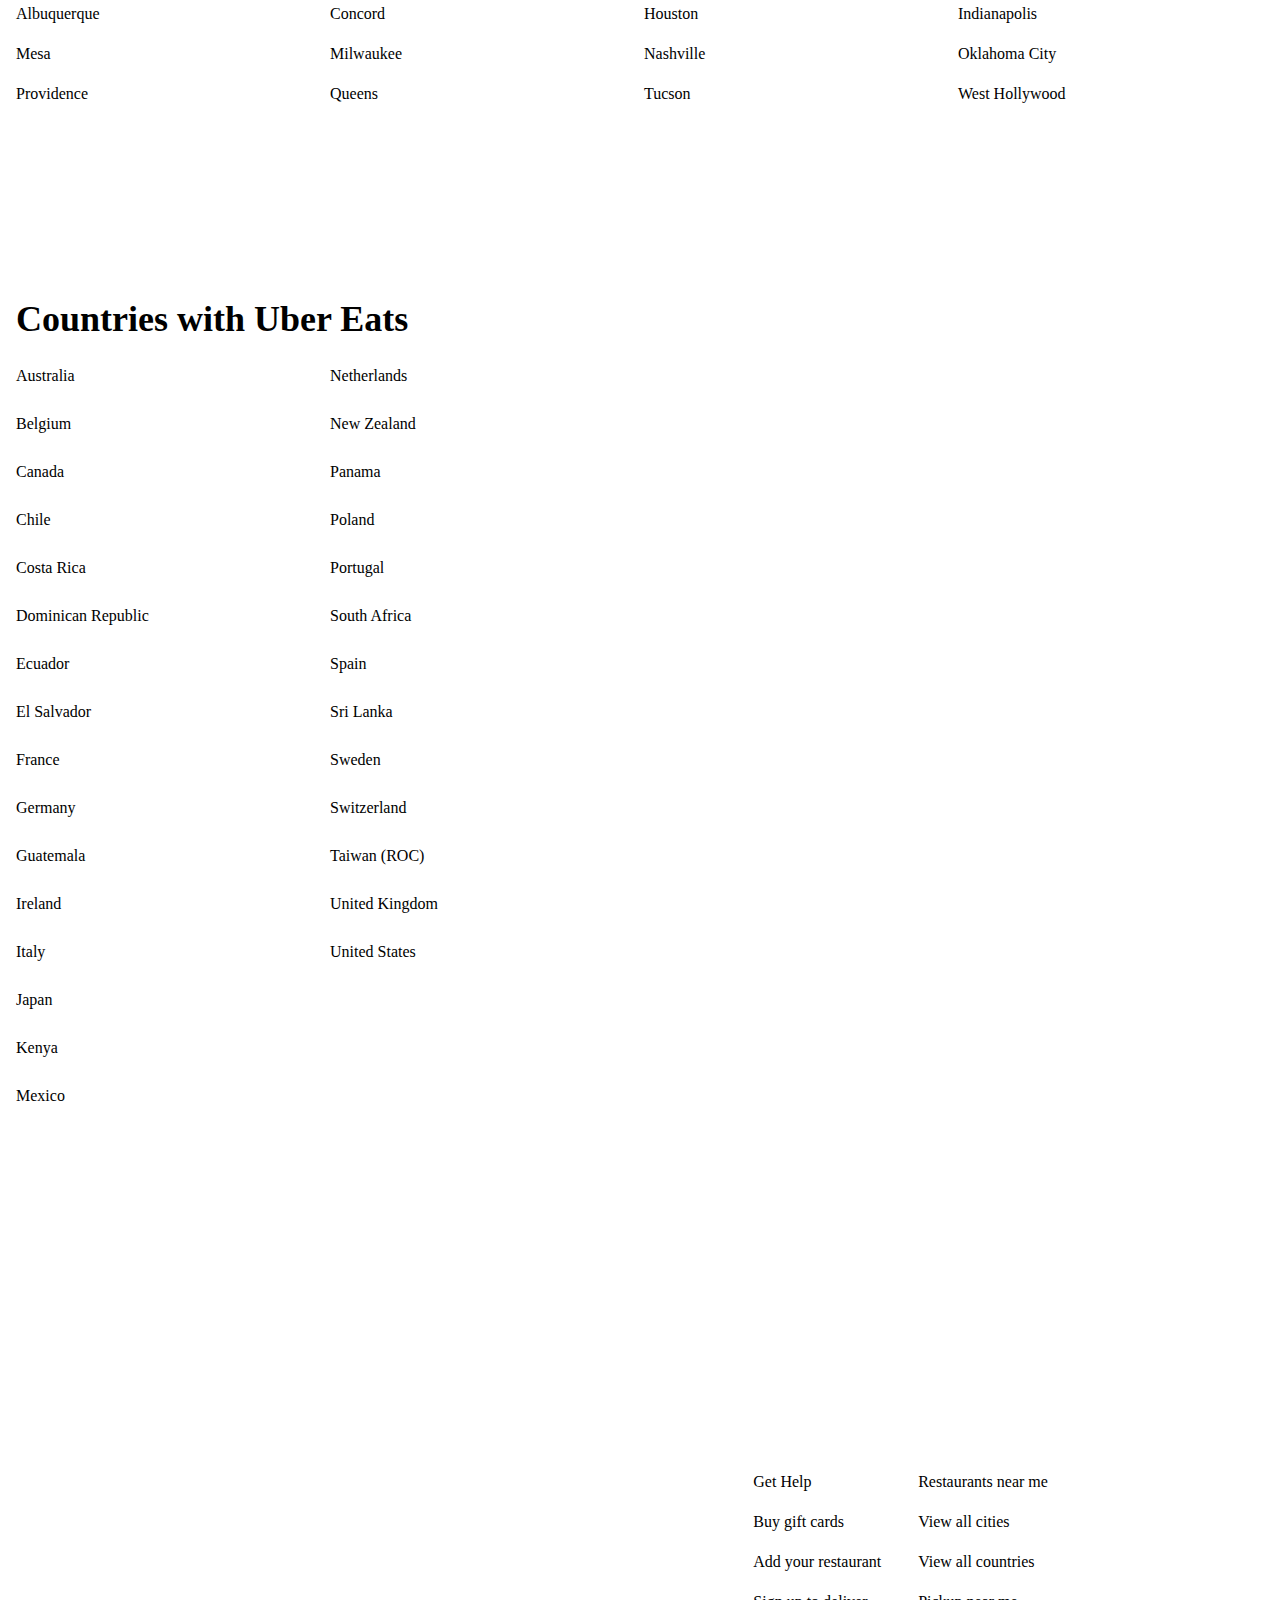
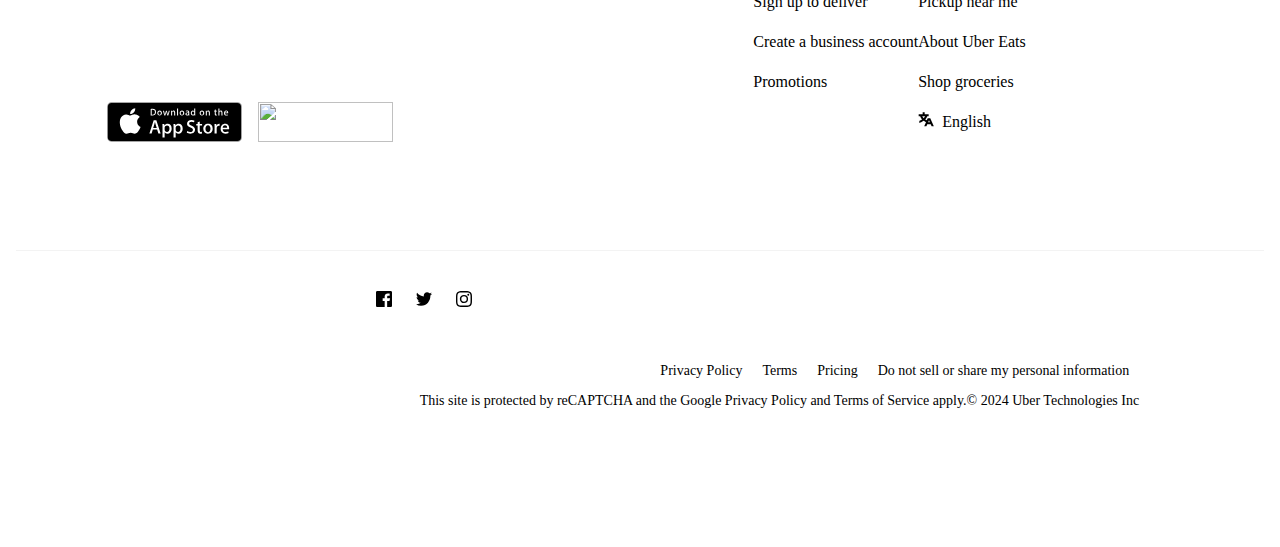
==== commit ffce6056: "completed" ====
--- a/index.html
+++ b/index.html
@@ -9,7 +9,7 @@
   <body>
     <div id="home">
       <header class="navbar">
-        <div class="part1">
+        <!-- <div class="part1"> -->
           <div class="icon">
             <svg
               xmlns="http://www.w3.org/2000/svg"
@@ -32,7 +32,7 @@
               alt="logo"
             />
           </div>
-        </div>
+        <!-- </div> -->
         <div class="space"></div>
         <!-- part-2 -->
           <button class="login-btn">Log in</button>
@@ -101,6 +101,7 @@
       </main>
     </div>
     <div class="spacer-1"></div>
+    <section class="uber-eats-body">
     <div class="get-app">
       <div class="get-app-logo">
         <svg xmlns:xlink="http://www.w3.org/1999/xlink" xmlns="http://www.w3.org/2000/svg" viewBox="0 0 160.37 160.37" width="64.37" height="64.37"><g id="Layer_2" data-name="Layer 2"><g id="Squircles"><rect width="160.37" height="160.37" rx="31.59" style="fill:#142328"></rect><path d="M76.86 107.45a8.33 8.33 0 1 0-8.33 8.23 8.22 8.22 0 0 0 8.33-8.23M83.66 94v27h-6.93v-2.43a13.66 13.66 0 0 1-8.73 3.04 14.17 14.17 0 1 1 0-28.33 13.72 13.72 0 0 1 8.77 3.12V94Zm23 20.84h-5.21c-1.59 0-2.61-.69-2.61-2.12v-12.64h7.82V94h-7.79v-7.7h-7V94h-5.26v6.11h5.27v14.35c0 3.62 2.61 6.49 7.31 6.49h7.5Zm15.79 6.8c8 0 12.52-3.74 12.52-8.92 0-3.68-2.67-6.43-8.26-7.61l-5.91-1.19c-3.43-.62-4.51-1.25-4.51-2.49 0-1.63 1.65-2.63 4.7-2.63 3.3 0 5.72.88 6.42 3.87h6.93c-.39-5.61-4.52-9.36-12.91-9.36-7.24 0-12.33 2.94-12.33 8.61 0 3.93 2.8 6.49 8.84 7.74l6.61 1.5c2.6.5 3.3 1.18 3.3 2.24 0 1.69-2 2.75-5.15 2.75-4 0-6.29-.87-7.18-3.87h-7c1 5.62 5.28 9.36 13.92 9.36M25.38 84.43h26.13v6.23H32.44v8.93H51v6H32.44v9h19.07v6.24H25.38Z" style="fill:#06c167"></path><path d="M134.37 52.81v-4.9h-1.86A7.28 7.28 0 0 0 126 51.4v-3.28h-5.31v26.59h5.36V59.59c0-4.12 2.55-6.78 6.06-6.78ZM95.81 59a8.42 8.42 0 0 1 16.52 0Zm8.39-11.4a13.8 13.8 0 0 0-13.92 13.81c0 7.93 6.27 13.87 14.4 13.87a14.26 14.26 0 0 0 11.68-5.68l-3.88-2.82a9.36 9.36 0 0 1-7.8 3.92 9 9 0 0 1-9-7.56h22v-1.73c0-7.92-5.73-13.81-13.54-13.81M73.56 70.7a9.23 9.23 0 1 1 9.29-9.23 9.25 9.25 0 0 1-9.29 9.23M59 74.71h5.31v-3.34a13.66 13.66 0 0 0 9.67 4 13.9 13.9 0 1 0 0-27.79 13.55 13.55 0 0 0-9.62 4V38.21H59Zm-18.9-4.28c5.15 0 9.13-3.91 9.13-9.69V38.21h5.58v36.5h-5.53v-3.39a13.54 13.54 0 0 1-9.82 4c-8 0-14.08-5.69-14.08-14.29V38.21H31v22.53c0 5.89 3.93 9.69 9.14 9.69" style="fill:#f6f0ea"></path></g></g></svg>
@@ -114,148 +115,149 @@
       </div>
       <p class="get-app-button-text">Get the app</p>
     </div>
+    <div class="space-48-height"></div>
     <div class="image-flex">
     <div class="image-flex-1">
       <img src="https://www.ubereats.com/_static/88d55f7112efe55f.webp" alt="feed your emplyee" class="feed-your-employee-img">
       <p class="feed-your-employee-head">Feed your employees</p>
       <p class="create-account">Create a business account</p>
     </div>
-    <div class="image-flex-spacer"></div>
+    <div class="space-36-height"></div>
     <div class="image-flex-2">
       <img src="https://www.ubereats.com/_static/711d51ca1b458931.webp" class="your-resturant-img">
       <p class="your-resturan-head">Your resturant,delivered</p>
       <p class="add-reasturant">Add your resturant</p>
     </div>
-    <div class="image-flex-spacer"></div>
+    <div class="space-36-height"></div>
       <div class="image-flex-3">
         <img src="	https://www.ubereats.com/_static/16522a701585873b.webp" class="deliver-with-uber-img">
       <p  class="deliver-with-uber-head">Deliver with Uber Eats</p>
       <p class="sign-up-to-deliver">Sign up to deliver</p>
     </div>
       </div>
-      <div class="spacer-1"></div>
-      <div class="spacer-1"></div>
+      <div class="space-48-height"></div>
       <div class="cities-flex">
       <!-- <div class="cities-near-me"> -->
         <div class="cities-near-me-head">Cities near me</div>
         <div class="map-image"></div>
       <ul class="country-grid">
         <li>Albuquerque</li>
-        <li></li>
+         
         <li>Concord</li>
-        <li></li>
+         
         <li>Houston</li>
-        <li></li>
+         
         <li>Indianapolis</li>
-        <li></li>
+         
         <li>Mesa</li>
-        <li></li>
+         
         <li>Milwaukee</li>
-        <li></li>
+         
         <li>Nashville</li>
-        <li></li>
+         
         <li>Oklahoma City</li>
-        <li></li>
+         
         <li>Providence</li>
-        <li></li>
+         
         <li>Queens</li>
-        <li></li>
+         
         <li>Tucson</li>
-        <li></li>
+         
         <li>West Hollywood</li>
-        <li></li>
+         
         <li>Albuquerque</li>
-        <li></li>
+         
         <li>Concord</li>
-        <li></li>
+         
         <li>Houston</li>
-        <li></li>
+         
         <li>Indianapolis</li>
-        <li></li>
+         
         <li>Mesa</li>
-        <li></li>
+         
         <li>Milwaukee</li>
-        <li></li>
+         
         <li>Nashville</li>
-        <li></li>
+         
         <li>Oklahoma City</li>
-        <li></li>
+         
         <li>Providence</li>
-        <li></li>
+         
         <li>Queens</li>
-        <li></li>
+         
         <li>Tucson</li>
-        <li></li>
+         
         <li>West Hollywood</li>
       </ul>
-     
+     <div class="spacer-height-24px"></div>
       <a href="#" class="view-all-cities">View all 500+cities</a>
     </div>
     </div>
-    <div class="spacer-1"></div>
+    <div class="space-48-height"></div>
     <div class="countries-with-uberEats">
       <h1 class="cities-near-me-head">Countries with Uber Eats</h1>
       <ul class="countries-with-uberEats-grid">
         <li>Australia</li>
-        <li></li>
+         
         <li>Belgium</li>
-        <li></li>
+         
         <li>Canada</li>
-        <li></li>
+         
         <li>Chile</li>
-        <li></li>
+         
         <li>Costa Rica</li>
-        <li></li>
+         
         <li>Dominican Republic</li>
-        <li></li>
+         
         <li>Ecuador</li>
-        <li></li>
+         
         <li>El Salvador</li>
-        <i></i>
         <li>France</li>
-        <li></li>
+         
         <li>Germany</li>
-        <li></li>
+         
         <li>Guatemala</li>
-        <li></li>
+         
         <li>Ireland</li>
-        <li></li>
+         
         <li>Italy</li>
-        <li></li>
+         
         <li>Japan</li>
-        <li></li>
+         
         <li>Kenya</li>
-        <li></li>
+         
         <li>Mexico</li>
-        <li></li>
+         
         <li>Netherlands</li>
-        <li></li>
+         
         <li>New Zealand</li>
-        <li></li>
+         
         <li>Panama</li>
-        <li></li>
+         
         <li>Poland</li>
-        <li></li>
+         
         <li>Portugal</li>
-        <li></li>
+         
         <li>South Africa</li>
-        <li></li>
+         
         <li>Spain</li>
-        <li></li>
+         
         <li>Sri Lanka</li>
-        <li></li>
+         
         <li>Sweden</li>
-        <li></li>
+         
         <li>Switzerland</li>
-        <li></li>
+         
         <li>Taiwan (ROC)</li>
-        <li></li>
+         
         <li>United Kingdom</li>
-        <li></li>
+         
         <li>United States</li>
       </ul>
+      <div class="spacer-height-24px"></div>
       <a href="#" class="view-all-cities">View all cities</a>
     </div>
+  </section>
     <footer>
       <div class="final-flex">
       <div>
@@ -278,8 +280,6 @@
         <li>Create a business account</li>
         <li>Promotions</li>
       </ul>
-      <div class="spacer-1"></div>
-      <div class="spacer-1"></div>
       <ul class="resturant-near-me-flex">
         <li>Restaurants near me</li>
         <li>View all cities</li>
@@ -291,13 +291,12 @@
           <div class="english-Icon">
             <svg xmlns:xlink="http://www.w3.org/1999/xlink" xmlns="http://www.w3.org/2000/svg" aria-label="Select a language" role="img" focusable="false" viewBox="0 0 16 15" class="dx dl dy dz" width="16" height="15"><path d="M12.267 6.667H9.733l-.933 2.2c-.467-.2-1-.534-1.533-.934.866-.866 1.6-2 2-3.266h1.4v-2h-4v-2h-2v2h-4v2h1.466c.4 1.266 1.134 2.4 1.934 3.266-1.4.934-2.734 1.467-2.734 1.467v2.133L2 11.267c.133-.067 1.867-.667 3.667-2 .8.6 1.666 1.066 2.333 1.4l-1.8 4h2.2l.867-2h3.466l.867 2h2.2zm-5.2-2a6.79 6.79 0 01-1.4 2c-.534-.6-1.067-1.267-1.4-2zm3.066 6L11 8.733l.867 1.934z"></path></svg>
           </div>
-          english
+          <span>English</span>
         </li>
       </ul>
     </div>
   </div>
-      <div class="spacer-1"></div>
-      <div class="spacer-1"></div>
+     <hr class="line-horizontal">
       <div class="social-media">
         <div class="facebook">
           <svg xmlns:xlink="http://www.w3.org/1999/xlink" xmlns="http://www.w3.org/2000/svg" aria-hidden="true" focusable="false" viewBox="0 0 16 16" class="dx dl dy dz" width="16" height="16"><path d="M14.667 0H1.333C.597 0 0 .597 0 1.333v13.334C0 15.403.597 16 1.333 16h7.334v-6h-2V7.333h2V5.61c0-2.067 1.262-3.192 3.106-3.192.883 0 1.642.066 1.863.095v2.16h-1.279c-1.002 0-1.196.477-1.196 1.176v1.485h2.96L13.454 10h-2.293v6h3.506c.736 0 1.333-.597 1.333-1.333V1.333C16 .597 15.403 0 14.667 0z"></path></svg>
@@ -309,7 +308,7 @@
           <svg xmlns:xlink="http://www.w3.org/1999/xlink" xmlns="http://www.w3.org/2000/svg" aria-hidden="true" focusable="false" viewBox="0 0 16 16" class="dx dl dy dz" width="16" height="16"><path fill-rule="evenodd" clip-rule="evenodd" d="M8 0C5.827 0 5.555.01 4.702.048 3.85.088 3.27.222 2.76.42a3.908 3.908 0 00-1.417.923c-.445.444-.72.89-.923 1.417-.198.51-.333 1.09-.372 1.942C.008 5.555 0 5.827 0 8s.01 2.445.048 3.298c.04.852.174 1.433.372 1.942.204.526.478.973.923 1.417.444.445.89.72 1.417.923.51.198 1.09.333 1.942.372.853.04 1.125.048 3.298.048s2.445-.01 3.298-.048c.852-.04 1.433-.174 1.942-.372a3.908 3.908 0 001.417-.923c.445-.444.72-.89.923-1.417.198-.51.333-1.09.372-1.942.04-.853.048-1.125.048-3.298s-.01-2.445-.048-3.298c-.04-.852-.174-1.433-.372-1.942a3.908 3.908 0 00-.923-1.417A3.886 3.886 0 0013.24.42c-.51-.198-1.09-.333-1.942-.372C10.445.008 10.173 0 8 0zm0 1.44c2.136 0 2.39.01 3.233.048.78.036 1.203.166 1.485.276.374.145.64.318.92.598.28.28.453.546.598.92.11.282.24.705.276 1.485.038.844.047 1.097.047 3.233s-.01 2.39-.05 3.233c-.04.78-.17 1.203-.28 1.485-.15.374-.32.64-.6.92-.28.28-.55.453-.92.598-.28.11-.71.24-1.49.276-.85.038-1.1.047-3.24.047s-2.39-.01-3.24-.05c-.78-.04-1.21-.17-1.49-.28a2.49 2.49 0 01-.92-.6c-.28-.28-.46-.55-.6-.92-.11-.28-.24-.71-.28-1.49-.03-.84-.04-1.1-.04-3.23s.01-2.39.04-3.24c.04-.78.17-1.21.28-1.49.14-.38.32-.64.6-.92.28-.28.54-.46.92-.6.28-.11.7-.24 1.48-.28.85-.03 1.1-.04 3.24-.04L8 1.44zm0 2.452a4.108 4.108 0 100 8.215 4.108 4.108 0 000-8.215zm0 6.775a2.667 2.667 0 110-5.334 2.667 2.667 0 010 5.334zm5.23-6.937a.96.96 0 11-1.92 0 .96.96 0 011.92 0z"></path></svg>
         </div>
       </div>
-      <div class="spacer-1">
+      <div class="footer-policy-flex">
         <ul class="privacy-policy-flex">
           <li>Privacy Policy</li>
           <li>Terms</li>
@@ -318,13 +317,9 @@
           </ul>
           <ul class="Uber-technologies">
           <li> This site is protected by reCAPTCHA and the Google Privacy Policy and Terms of Service apply.</li>
-          <li>© 2024 Uber Technologies I</li>
+          <li class="c">© 2024 Uber Technologies Inc</li>
         </ul>
       </div>
-      <div class="spacer-1"></div>
-      <div class="spacer-1"></div>
-      <div class="spacer-1"></div>
-      <div class="spacer-1"></div>
     </footer>
   </body>
 </html>
--- a/styles.css
+++ b/styles.css
@@ -21,72 +21,98 @@
   }  
   .navbar {
     display: flex;
-    align-items: center;
-    padding: 6px 18px;
+    justify-content: center;
+    align-items: center;
+    padding: 0px 16px;
+    height: 48px;
   }
   .space{
     flex: 1;
   }
-  .part1 {
-    display: flex;
-    align-items: center;
-    align-items: center;
-  }
-  
-  
+  /* .part1 {
+    display: flex;
+    align-items: center;
+    align-items: center;
+  } */
+  main{
+    display: flex;
+    flex-direction: column;
+    justify-content: center;
+    align-items: center;
+  }
   .logo img {
-    padding-top: 1px;
-    margin-left: 18px;
-    width: 89px;
+     margin-top: 3px;
+    /* margin-left: 18px; */
+    width: auto;
+    height: 16px;
+    aspect-ratio: auto 146/24;
     object-fit: cover;
   }
+  /* .icon{
+    width: 36px;
+    height: 36px;
+    
+  } */
+  .icon svg{
+    width: 20px;
+    height: 20px;
+    line-height: 16px;
+    font-weight: 500;
+    font-size: 14px;
+    margin-top: 3px;
+    margin-right: 18px;
+    margin-left: 2px;
+  }
   .userIcon{
-    margin-right: 0px;
-    border-radius: 50px;
-    padding:5px 10px;
+     padding: 3px;
+    margin-right: 12px;
+    border-radius: 500px;
+     height: 36px;
+    width: 36px;
+    /* padding:4px 10px; */
     border: none;
     background: #fff;
+    box-shadow: 0px 0px 8px rgba(0, 0, 0, 0.1), 0px 4px 4px rgba(0, 0, 0, 0.04);
 }
 .userIcon svg{
     width: 16px;
+    /* padding-top: 1px; */
+    /* height: 16px; */
 } 
   .login-btn,
   .signup-btn {
-    margin-left: 10px;
-    border-radius: 25px;
-    padding: 10px 13px;
+    border-radius: 500px;
+    /* border-radius: 25px; */
+    padding: 8px 12px;
     border: none;
-    font-size: 13.5px;
+    font-size: 14px;
     font-weight: bolder;
-    font-family: font2;
+    font-family: font1;
+     color: #fff;
+    background: #000;
+    height: 36px;
+    line-height: 16px;
+    white-space: nowrap;
+    align-items: center;
+    font-weight: 500;
   }
   .login-btn {
-    visibility: hidden;
+    display: none;
     color: #000;
     background: #fff;
   }
-  
-  .signup-btn {
-    
-    color: #fff;
-    background: #000;
-  }
   /* Oredr delivery part*/
   .orderDelivery {
-    width: 90%;
     max-width: 450px;
-    margin: 34px auto;
-    padding-top: 19px;
-    padding-left: 31px;
-    padding-right: 32px;
-    /* background: rgba(255, 255, 255, 0.9); */
-    /* text-align: center; */
+    /* position: absolute;
+    top: 104px; */
+    padding: 0 16px;
+
   }
   .orderDelivery h1 {
-    font-weight: 700;
     font-family: font3;
     font-size:36px;
-    width: 450px;
+    line-height: 44px;
     margin-bottom: 24px;
   }
   
@@ -172,11 +198,16 @@
     background-position: center;
     position: relative;
   }
+  .uber-eats-body{
+    padding-top: 16px;
+    margin-right: 16px;
+    margin-left: 16px;
+  }
   /*get-app section*/
 .get-app{
   display: flex;
   align-items: center;
-  margin-left: 15px;
+  margin-bottom: 16px;
 }
 .get-app-logo{
   height: 64px;
@@ -190,15 +221,18 @@
 }
 .get-app-button{
   display: flex;
-  margin: 20px 15px;
-  height: 56px;
-  border-radius: 10px;
+  justify-content: center;
+  /* margin: 20px 15px; */
+  /* height: 56px; */
+  border-radius: 8px;
   align-items: center;
-  padding: 10px 20%;
-  padding-left: 40%;
+  padding: 12px 16px;
+ min-height: 56px;
+ line-height: 24px;
   overflow: hidden;
-  padding-right: auto;
   background: #f8f4f4;
+  width: 100%;
+  gap: 8px;
 }
 .get-app-button-logo{
  size: 18px;
@@ -207,15 +241,18 @@
   font-family: font1;
   font-size:18px ;
 }
+.space-48-height{
+  height: 48px;
+}
 .image-flex{
   display: flex;
   flex-direction: column;
-  padding:16px ;
 }
 .feed-your-employee-img
 ,.your-resturant-img,
 .deliver-with-uber-img{
   width: 100%;
+  margin-bottom: 4px;
 }
 .feed-your-employee-head,
 .your-resturan-head,
@@ -226,24 +263,18 @@
 .create-account,
 .add-reasturant,
 .sign-up-to-deliver{
-  font-size: 17px;
+  font-size: 16px;
   text-decoration: underline;
   font-family: font1;
-  margin-top: 5px;
-}
-.image-flex-spacer{
+  margin-top: 8px;
+}
+.space-36-height{
   height: 36px;
 }
 /*Map section*/
-.spacer-1{
-  margin: 0;
-  padding: 0;
-  height: 80px;
-}
 .cities-flex{
   display: flex;
   flex-direction: column;
-  margin: 10px 40px;
 }
 /* .cities-near-me{
   display: flex;
@@ -251,71 +282,101 @@
 } */
 .cities-near-me-head{
   font-family: font3;
-  font-size: 26px;
+  font-size: 24px;
 }
 .map-image{
   background-image: url("map.png");
-  margin-top: 10px;
-  height:360px;
+  margin-top: 16px;
+  height: 360px;
   width: 100%;
   background-size: cover;
   background-position: center;
-  margin-bottom: 10px;
+  margin-bottom: 16px;
 }
 .country-grid{
   display: grid;
   grid-template-columns: repeat(2,1fr);
-   grid-template-rows: repeat(12, 1fr);
-  grid-auto-flow: column; 
+  grid-template-rows: repeat(6, 1fr);
   list-style: none;
-}
-.country-grid li:nth-child(n+25) {
+  font-family: font2;
+  gap: 16px 8px;
+}
+.spacer-height-24px{
+  height: 24px;
+}
+.country-grid li:nth-child(n+13) {
   display: none;
 }
 .view-all-cities{
-  font-size: 17px;
+  font-size: 16px;
   color: #000;
   font-family: font1;
-  margin-top: 5px;
+}
+.country-grid{
+  font-size: 16px;
+  line-height: 24px;
 }
 .countries-with-uberEats-grid{
-  margin-top: 25px;
   display: grid;
   grid-template-columns: repeat(2,1fr);
-   grid-template-rows: repeat(30, 1fr);
-  grid-auto-flow: column; 
+   grid-template-rows: repeat(15, 1fr);
   list-style: none;
+  line-height: 24px;
+  font-family: font2;
+  gap: 24px 8px;
+  margin-top: 24px;
 }
 .countries-with-uberEats{
   display: flex;
   flex-direction: column;
-  margin: 10px 40px;
+}
+footer{
+  margin-top: 64px;
+  padding: 64px 16px 80px;
+}
+.footer-logo{
+  margin-bottom: 48px;
 }
 .appstore-logos{
   display: flex;
+  gap: 16px;
+  flex-wrap: wrap;
+  margin-bottom: 64px;
 }
 .get-help-flex,
 .resturant-near-me-flex{
   display: flex;
   flex-direction: column;
-  padding: 0;
   list-style: none;
-  
-}
+  margin-bottom: 50px;
+}
+
 .get-help-flex li,
 .resturant-near-me-flex li {
-  margin: 10px 16px;
+  margin-bottom: 16px;
+  font-size: 16px;
+  font-family: font2;
+  line-height: 24px;
 }
 .english{
   display: flex;
-}
-.english-Icon{
-  margin-right: 10px;
+  gap: 8px;
+}
+.english-Icon svg{
+  height: 16px;
+}
+.line-horizontal{
+  margin: 40px 0px;
+  background-color: #f3f3f3;
+  height: 1px;
+  border: none;
 }
 .social-media{
   display: flex;
-  width: 100px;
-  justify-content: space-between;
+  gap: 24px;
+  /* width: 96px; */
+  /* justify-content: space-between; */
+  margin-bottom: 40px;
 }
 .privacy-policy-flex,.Uber-technologies{
   /* display: flex; */
@@ -324,37 +385,57 @@
   list-style: none;
 }
 .privacy-policy-flex li,.Uber-technologies li{
-  margin: 10px 16px;
-}
-
+  font-size: 14px;
+  font-family: font2;
+  margin-bottom: 16px;
+  line-height: 20px;
+}
+.c{
+  margin: 0px;
+}
+.footer-policy-flex{
+  margin-bottom: 40px;
+}
 
 
   @media (min-width: 1024px) {
+    main{
+      position: absolute;
+      top: 5px;
+      /* width: 100vw; */
+      height: 100vh;
+      align-items: flex-start;
+      margin: 0;
+      padding: 0 40px;
+      justify-content: center;
+    }
     #home {
       background-image: url(	https://www.ubereats.com/_static/c413f20400e04805.webp);
     }
     .navbar {
       justify-content: space-between;
-      padding: 15px 40px;
-    }
-    .icon {
+      padding: 32px 38px;
+      padding-right: 40px;
+    }
+    /* .icon {
       margin-top: 2px;
-    }
+    } */
     .logo img {
-      padding-top: 1px;
-      margin-left: 22px;
+      /* padding-top: 1px;
+      margin-left: 22px; */
       width: 89.4px;
+      margin-left: 4px;
       object-fit: cover;
     }
     .userIcon{
-      padding: 0;
-    }
-    .userIcon svg{
+     display: none;
+    }
+    /* .userIcon svg{
       width: 0;
-  }
+  } */
   .login-btn{
-    visibility: visible;
-    margin-right: 13px;
+    display: block;
+    margin-right: 14px;
   }
   .signup-btn{
     margin-left:2px;
@@ -363,12 +444,13 @@
     .orderDelivery {
       width: auto;
       max-width: none;
+      padding: 0;
       /* padding: 50px; */
       text-align: left;
-      background: transparent;
-      position: center;
-      margin-top: 312px;
-     margin-left: 9px;
+      /* background: transparent; */
+      /* position: center; */
+      /* margin-top: 312px;
+     margin-left: 9px; */
       /* transform: translateY(100%); */
     }
     .location-text{
@@ -381,19 +463,23 @@
     .orderDelivery h1 {
       font-size: 52px;
       width: 1000px;
+      margin-bottom: 33px;
     }
   
     .delivery-options {
       flex-direction: row;
       align-items: center;
-    }
+    }                            
     .delivery-address{
       width:500px;
       margin-top:17px;
     }
     .delivery-now{
       width: 191px;
-      margin-top:16px;
+      margin-top:17px;
+    }
+    .location-icon{
+      padding-top: 4px;
     }
     .delivery-icon {
       padding-top: 4px;
@@ -411,7 +497,7 @@
       width: 133px;
       padding: 17px 16px;
       margin-right: 20px;
-      margin-top: 16px;
+      margin-top: 17px;
     }
   
     .links {
@@ -507,6 +593,4 @@
 .privacy-policy-flex li{
   margin: 10px 10px;
 }
-
-
   }